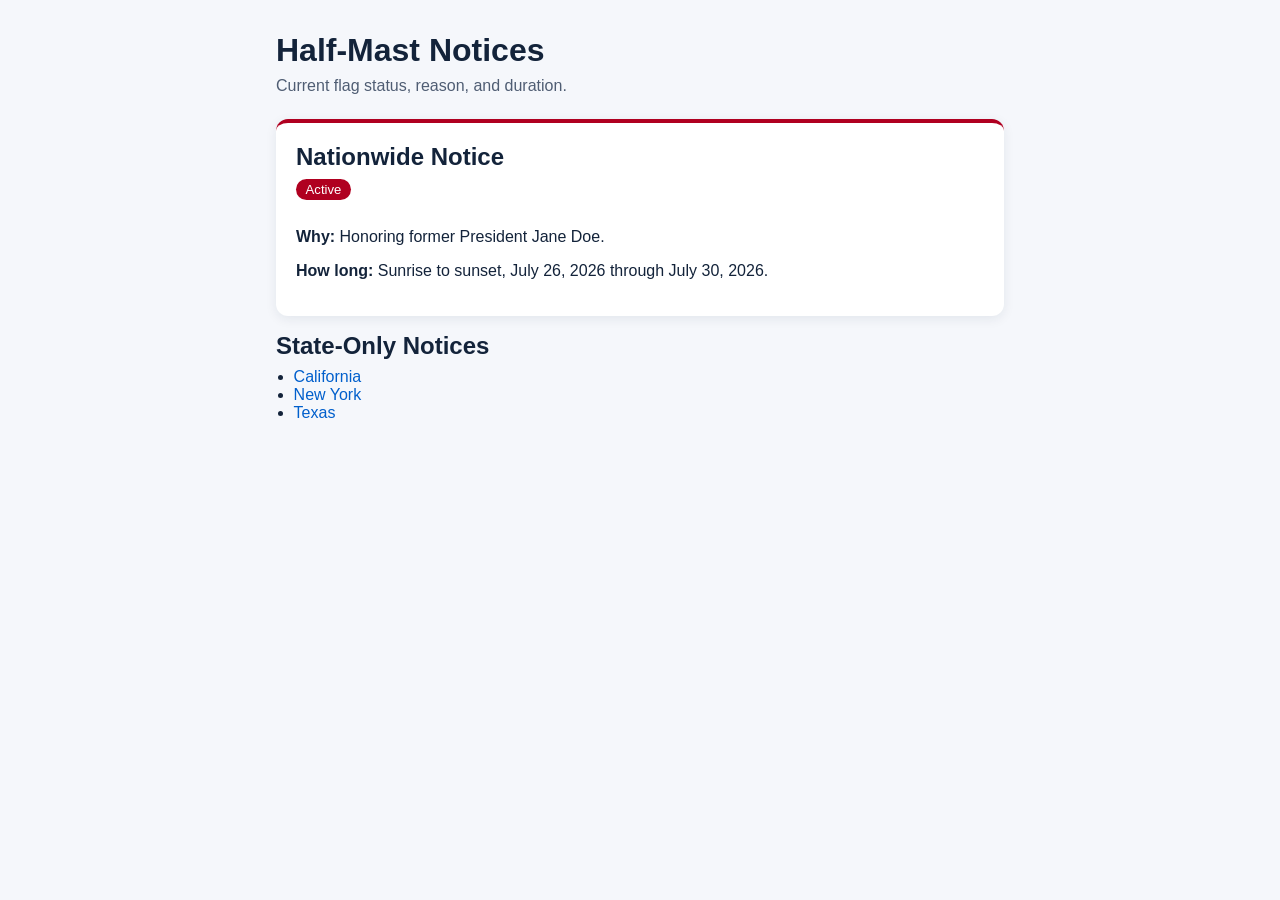
==== index.html @ 6ebbb462 "Add simple half-mast web UI pages" ====
<!doctype html>
<html lang="en">
  <head>
    <meta charset="UTF-8" />
    <meta name="viewport" content="width=device-width, initial-scale=1.0" />
    <title>Half-Mast Notices</title>
    <link rel="stylesheet" href="styles.css" />
  </head>
  <body>
    <main class="container">
      <header class="page-header">
        <h1>Half-Mast Notices</h1>
        <p>Current flag status, reason, and duration.</p>
      </header>

      <section class="notice notice--nationwide">
        <h2>Nationwide Notice</h2>
        <p class="status">Active</p>
        <p><strong>Why:</strong> Honoring former President Jane Doe.</p>
        <p>
          <strong>How long:</strong> Sunrise to sunset, July 26, 2026 through
          July 30, 2026.
        </p>
      </section>

      <section class="notice-list">
        <h2>State-Only Notices</h2>
        <ul>
          <li><a href="states/california.html">California</a></li>
          <li><a href="states/new-york.html">New York</a></li>
          <li><a href="states/texas.html">Texas</a></li>
        </ul>
      </section>
    </main>
  </body>
</html>
---- styles.css ----
* {
  box-sizing: border-box;
}

body {
  margin: 0;
  font-family: Inter, -apple-system, BlinkMacSystemFont, "Segoe UI", sans-serif;
  color: #13233a;
  background: #f5f7fb;
}

.container {
  max-width: 760px;
  margin: 0 auto;
  padding: 2rem 1rem 3rem;
}

.page-header {
  margin-bottom: 1.5rem;
}

h1,
h2 {
  margin: 0 0 0.5rem;
}

.page-header p {
  margin: 0;
  color: #4f5d73;
}

.notice {
  background: #fff;
  border-radius: 12px;
  padding: 1.25rem;
  box-shadow: 0 3px 12px rgba(18, 37, 63, 0.08);
  margin-bottom: 1rem;
}

.notice--nationwide {
  border-top: 4px solid #b00020;
}

.status {
  display: inline-block;
  margin: 0 0 0.75rem;
  padding: 0.2rem 0.6rem;
  border-radius: 999px;
  font-size: 0.82rem;
  color: #fff;
  background: #b00020;
}

.notice-list ul {
  margin: 0;
  padding-left: 1.1rem;
}

.notice-list a {
  color: #005fcc;
  text-decoration: none;
}

.notice-list a:hover {
  text-decoration: underline;
}

.back-link {
  display: inline-block;
  margin-top: 1rem;
  color: #005fcc;
  text-decoration: none;
}

.back-link:hover {
  text-decoration: underline;
}
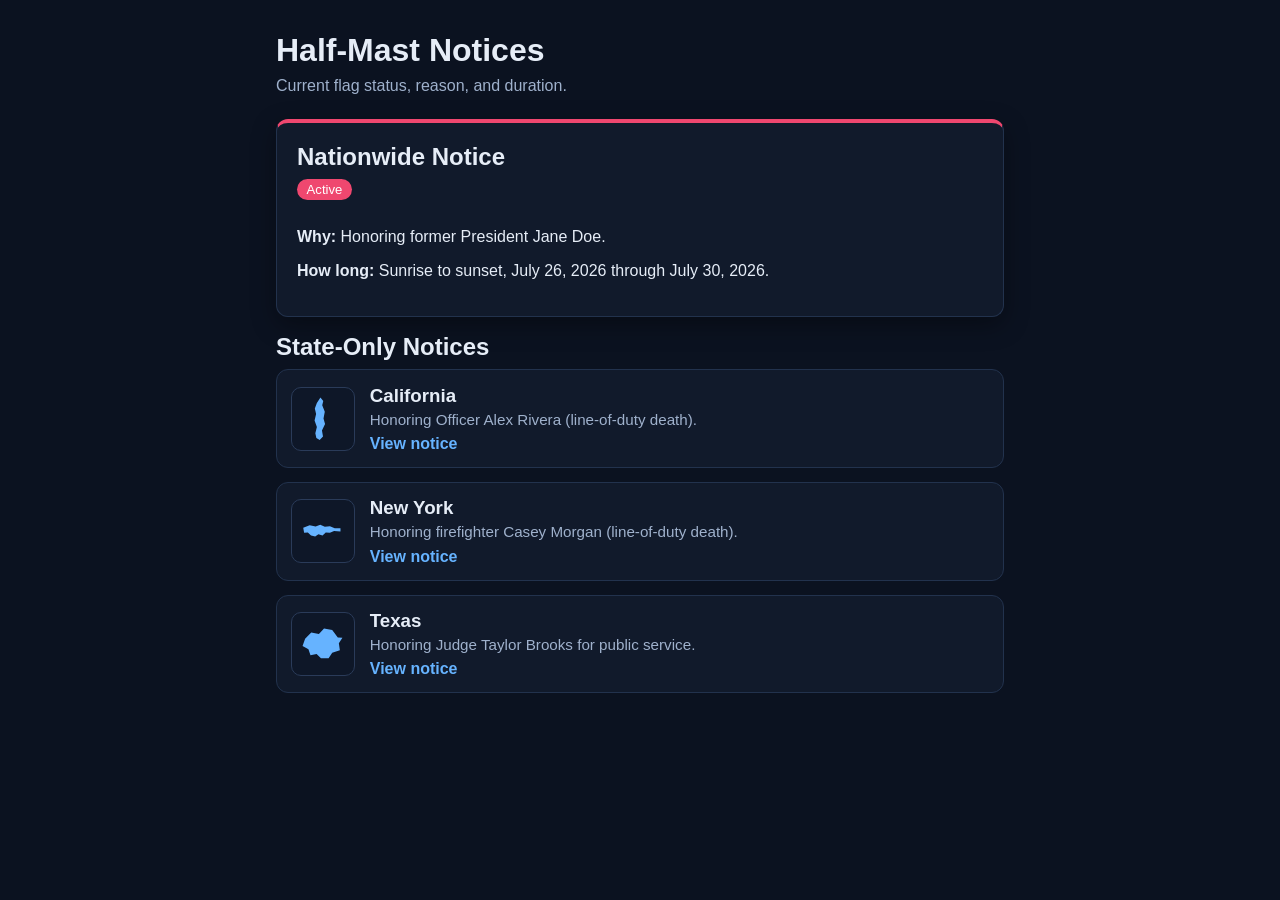
==== commit da56fdd2: "Redesign state notices as cards with icons" ====
--- a/index.html
+++ b/index.html
@@ -25,11 +25,52 @@
 
       <section class="notice-list">
         <h2>State-Only Notices</h2>
-        <ul>
-          <li><a href="states/california.html">California</a></li>
-          <li><a href="states/new-york.html">New York</a></li>
-          <li><a href="states/texas.html">Texas</a></li>
-        </ul>
+        <div class="state-cards">
+          <article class="state-card">
+            <div class="state-card__icon" aria-hidden="true">
+              <svg viewBox="0 0 120 180" role="img">
+                <path
+                  d="M50 6 L61 20 L57 36 L67 62 L62 88 L68 110 L56 135 L60 158 L47 172 L34 164 L30 146 L36 121 L27 96 L33 70 L28 49 L36 27 Z"
+                />
+              </svg>
+            </div>
+            <div class="state-card__content">
+              <h3>California</h3>
+              <p>Honoring Officer Alex Rivera (line-of-duty death).</p>
+              <a class="state-card__link" href="states/california.html">View notice</a>
+            </div>
+          </article>
+
+          <article class="state-card">
+            <div class="state-card__icon" aria-hidden="true">
+              <svg viewBox="0 0 200 100" role="img">
+                <path
+                  d="M14 36 L42 25 L68 30 L88 23 L108 31 L130 29 L151 38 L176 38 L176 52 L148 50 L130 58 L112 56 L98 70 L80 64 L66 74 L48 70 L34 57 L18 58 Z"
+                />
+              </svg>
+            </div>
+            <div class="state-card__content">
+              <h3>New York</h3>
+              <p>Honoring firefighter Casey Morgan (line-of-duty death).</p>
+              <a class="state-card__link" href="states/new-york.html">View notice</a>
+            </div>
+          </article>
+
+          <article class="state-card">
+            <div class="state-card__icon" aria-hidden="true">
+              <svg viewBox="0 0 180 170" role="img">
+                <path
+                  d="M20 64 L44 40 L74 46 L94 24 L126 30 L148 60 L166 61 L152 82 L156 109 L126 119 L112 141 L82 141 L65 124 L41 129 L33 106 L10 93 Z"
+                />
+              </svg>
+            </div>
+            <div class="state-card__content">
+              <h3>Texas</h3>
+              <p>Honoring Judge Taylor Brooks for public service.</p>
+              <a class="state-card__link" href="states/texas.html">View notice</a>
+            </div>
+          </article>
+        </div>
       </section>
     </main>
   </body>
--- a/styles.css
+++ b/styles.css
@@ -5,8 +5,8 @@
 body {
   margin: 0;
   font-family: Inter, -apple-system, BlinkMacSystemFont, "Segoe UI", sans-serif;
-  color: #13233a;
-  background: #f5f7fb;
+  color: #e6edf7;
+  background: #0b1220;
 }
 
 .container {
@@ -26,19 +26,20 @@
 
 .page-header p {
   margin: 0;
-  color: #4f5d73;
+  color: #9fb1cc;
 }
 
 .notice {
-  background: #fff;
+  background: #111a2b;
   border-radius: 12px;
   padding: 1.25rem;
-  box-shadow: 0 3px 12px rgba(18, 37, 63, 0.08);
+  box-shadow: 0 8px 24px rgba(0, 0, 0, 0.35);
   margin-bottom: 1rem;
+  border: 1px solid #22324d;
 }
 
 .notice--nationwide {
-  border-top: 4px solid #b00020;
+  border-top: 4px solid #ef476f;
 }
 
 .status {
@@ -48,27 +49,65 @@
   border-radius: 999px;
   font-size: 0.82rem;
   color: #fff;
-  background: #b00020;
+  background: #ef476f;
 }
 
-.notice-list ul {
-  margin: 0;
-  padding-left: 1.1rem;
+.state-cards {
+  display: grid;
+  gap: 0.85rem;
 }
 
-.notice-list a {
-  color: #005fcc;
-  text-decoration: none;
+.state-card {
+  display: flex;
+  gap: 0.9rem;
+  align-items: center;
+  background: #111a2b;
+  border: 1px solid #22324d;
+  border-radius: 12px;
+  padding: 0.9rem;
 }
 
-.notice-list a:hover {
+.state-card__icon {
+  width: 64px;
+  height: 64px;
+  flex: 0 0 64px;
+  display: grid;
+  place-items: center;
+  border-radius: 10px;
+  background: #0e1728;
+  border: 1px solid #2a3b59;
+}
+
+.state-card__icon svg {
+  width: 46px;
+  height: 46px;
+  fill: #66b3ff;
+}
+
+.state-card__content h3 {
+  margin: 0 0 0.25rem;
+}
+
+.state-card__content p {
+  margin: 0 0 0.45rem;
+  color: #9fb1cc;
+  font-size: 0.95rem;
+}
+
+.state-card__link {
+  color: #66b3ff;
+  text-decoration: none;
+  font-weight: 600;
+}
+
+.state-card__link:hover {
   text-decoration: underline;
 }
 
 .back-link {
   display: inline-block;
   margin-top: 1rem;
-  color: #005fcc;
+  color: #66b3ff;
   text-decoration: none;
 }
 
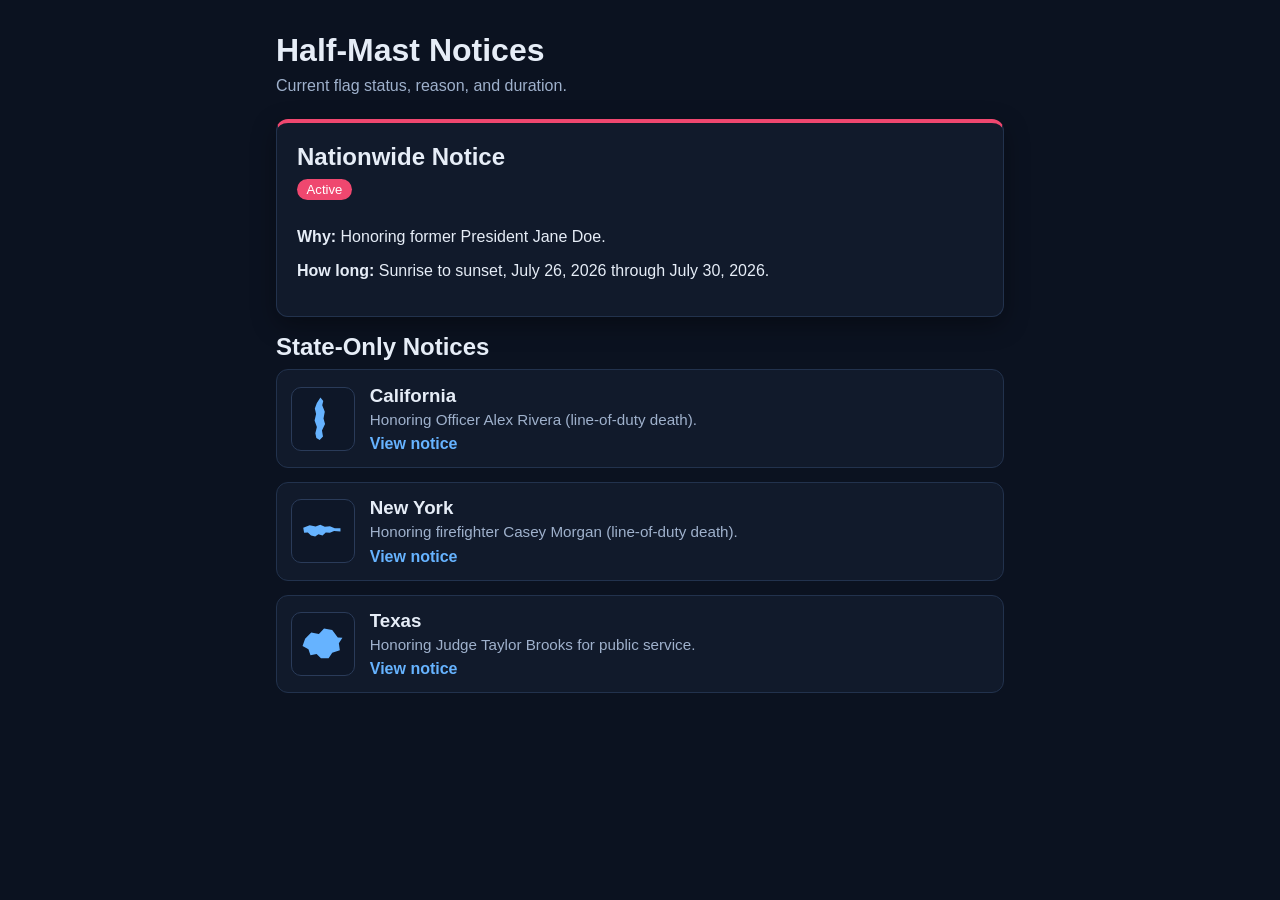
==== commit 1b05459c: "Load notices from shared JSON data" ====
--- a/index.html
+++ b/index.html
@@ -13,65 +13,20 @@
         <p>Current flag status, reason, and duration.</p>
       </header>
 
-      <section class="notice notice--nationwide">
+      <section class="notice notice--nationwide" id="nationwide-notice">
         <h2>Nationwide Notice</h2>
-        <p class="status">Active</p>
-        <p><strong>Why:</strong> Honoring former President Jane Doe.</p>
-        <p>
-          <strong>How long:</strong> Sunrise to sunset, July 26, 2026 through
-          July 30, 2026.
-        </p>
+        <p class="status">Loading</p>
+        <p><strong>Why:</strong> Loading notice details...</p>
+        <p><strong>How long:</strong> Loading notice details...</p>
       </section>
 
       <section class="notice-list">
         <h2>State-Only Notices</h2>
-        <div class="state-cards">
-          <article class="state-card">
-            <div class="state-card__icon" aria-hidden="true">
-              <svg viewBox="0 0 120 180" role="img">
-                <path
-                  d="M50 6 L61 20 L57 36 L67 62 L62 88 L68 110 L56 135 L60 158 L47 172 L34 164 L30 146 L36 121 L27 96 L33 70 L28 49 L36 27 Z"
-                />
-              </svg>
-            </div>
-            <div class="state-card__content">
-              <h3>California</h3>
-              <p>Honoring Officer Alex Rivera (line-of-duty death).</p>
-              <a class="state-card__link" href="states/california.html">View notice</a>
-            </div>
-          </article>
-
-          <article class="state-card">
-            <div class="state-card__icon" aria-hidden="true">
-              <svg viewBox="0 0 200 100" role="img">
-                <path
-                  d="M14 36 L42 25 L68 30 L88 23 L108 31 L130 29 L151 38 L176 38 L176 52 L148 50 L130 58 L112 56 L98 70 L80 64 L66 74 L48 70 L34 57 L18 58 Z"
-                />
-              </svg>
-            </div>
-            <div class="state-card__content">
-              <h3>New York</h3>
-              <p>Honoring firefighter Casey Morgan (line-of-duty death).</p>
-              <a class="state-card__link" href="states/new-york.html">View notice</a>
-            </div>
-          </article>
-
-          <article class="state-card">
-            <div class="state-card__icon" aria-hidden="true">
-              <svg viewBox="0 0 180 170" role="img">
-                <path
-                  d="M20 64 L44 40 L74 46 L94 24 L126 30 L148 60 L166 61 L152 82 L156 109 L126 119 L112 141 L82 141 L65 124 L41 129 L33 106 L10 93 Z"
-                />
-              </svg>
-            </div>
-            <div class="state-card__content">
-              <h3>Texas</h3>
-              <p>Honoring Judge Taylor Brooks for public service.</p>
-              <a class="state-card__link" href="states/texas.html">View notice</a>
-            </div>
-          </article>
+        <div class="state-cards" id="state-cards">
+          <p>Loading state notices...</p>
         </div>
       </section>
     </main>
+    <script src="script.js"></script>
   </body>
 </html>
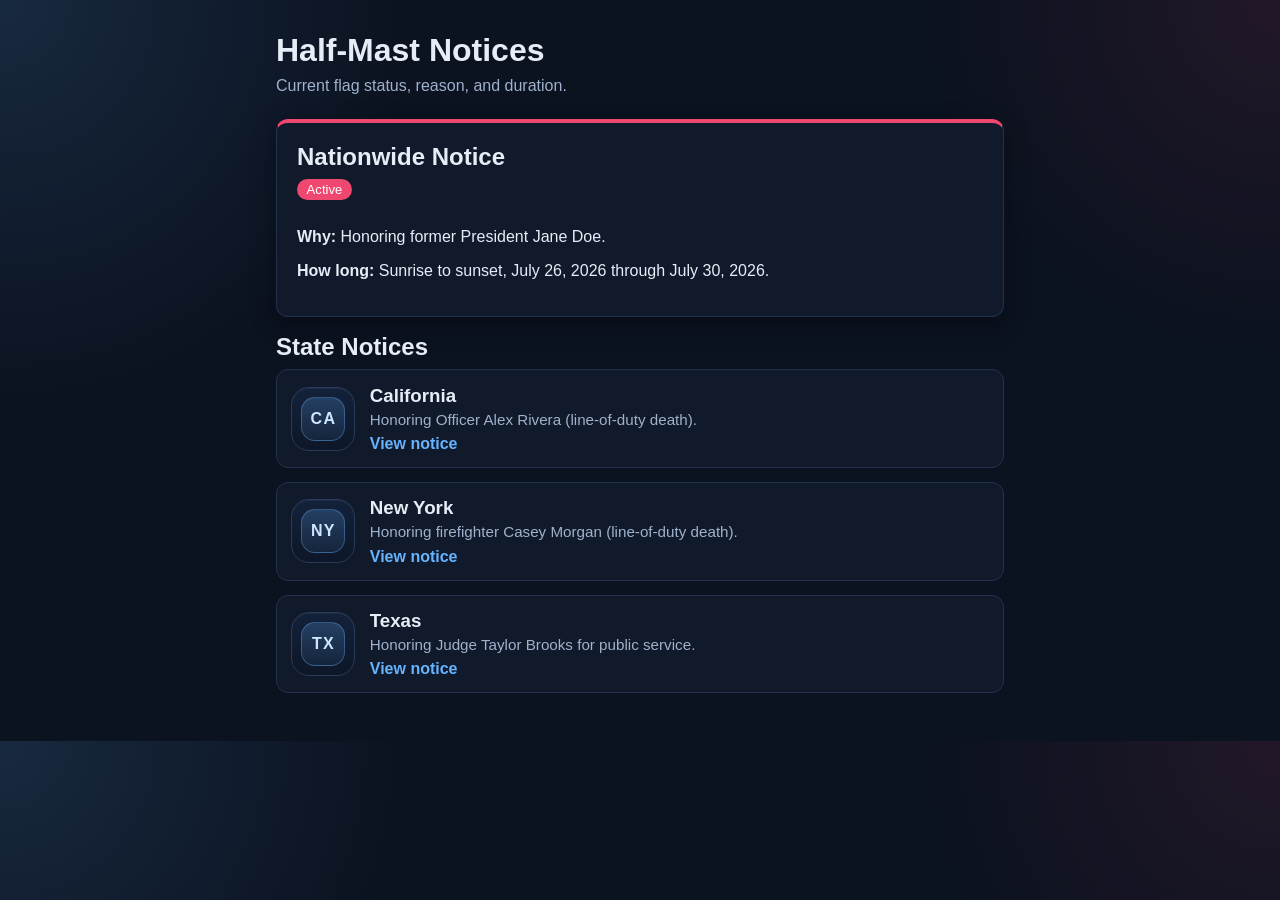
==== commit b15c2b66: "Message" ====
--- a/index.html
+++ b/index.html
@@ -21,7 +21,7 @@
       </section>
 
       <section class="notice-list">
-        <h2>State-Only Notices</h2>
+        <h2>State Notices</h2>
         <div class="state-cards" id="state-cards">
           <p>Loading state notices...</p>
         </div>
--- a/styles.css
+++ b/styles.css
@@ -6,7 +6,10 @@
   margin: 0;
   font-family: Inter, -apple-system, BlinkMacSystemFont, "Segoe UI", sans-serif;
   color: #e6edf7;
-  background: #0b1220;
+  background:
+    radial-gradient(circle at top left, rgba(102, 179, 255, 0.14), transparent 28%),
+    radial-gradient(circle at top right, rgba(239, 71, 111, 0.1), transparent 24%),
+    #0b1220;
 }
 
 .container {
@@ -73,15 +76,25 @@
   flex: 0 0 64px;
   display: grid;
   place-items: center;
-  border-radius: 10px;
-  background: #0e1728;
+  border-radius: 18px;
+  background: linear-gradient(180deg, #13213a, #0e1728);
   border: 1px solid #2a3b59;
+  box-shadow: inset 0 1px 0 rgba(255, 255, 255, 0.05);
 }
 
-.state-card__icon svg {
-  width: 46px;
-  height: 46px;
-  fill: #66b3ff;
+.state-card__icon-badge {
+  display: grid;
+  place-items: center;
+  width: 44px;
+  height: 44px;
+  border-radius: 14px;
+  background: linear-gradient(180deg, rgba(102, 179, 255, 0.22), rgba(102, 179, 255, 0.08));
+  border: 1px solid rgba(102, 179, 255, 0.35);
+  color: #cfe6ff;
+  font-size: 1rem;
+  font-weight: 800;
+  letter-spacing: 0.08em;
+  text-transform: uppercase;
 }
 
 .state-card__content h3 {
@@ -104,6 +117,11 @@
   text-decoration: underline;
 }
 
+.state-error {
+  margin: 0;
+  color: #9fb1cc;
+}
+
 .back-link {
   display: inline-block;
   margin-top: 1rem;
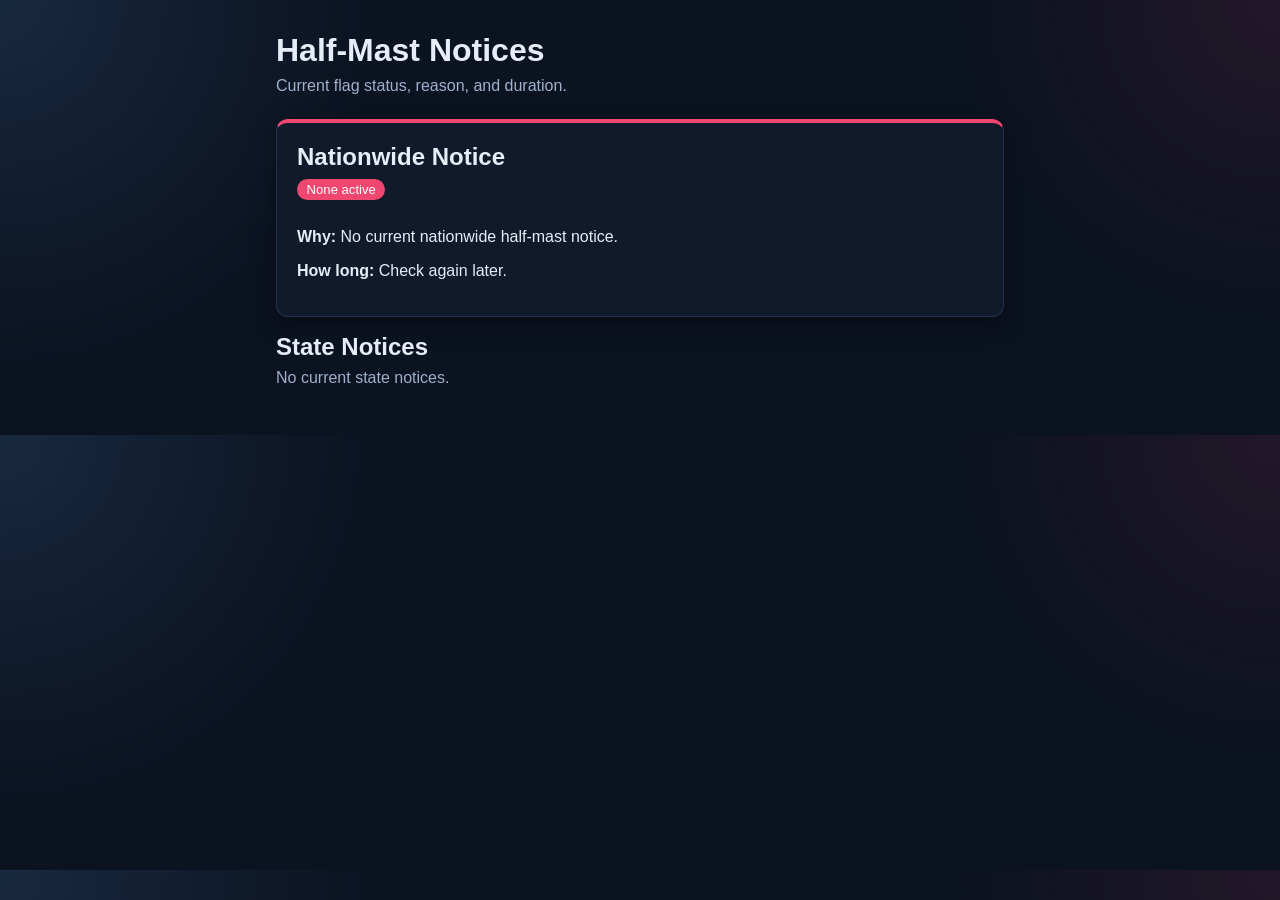
==== commit 6fbb995e: "Message" ====
--- a/index.html
+++ b/index.html
@@ -4,6 +4,7 @@
     <meta charset="UTF-8" />
     <meta name="viewport" content="width=device-width, initial-scale=1.0" />
     <title>Half-Mast Notices</title>
+    <link rel="icon" type="image/svg+xml" href="favicon.svg" />
     <link rel="stylesheet" href="styles.css" />
   </head>
   <body>
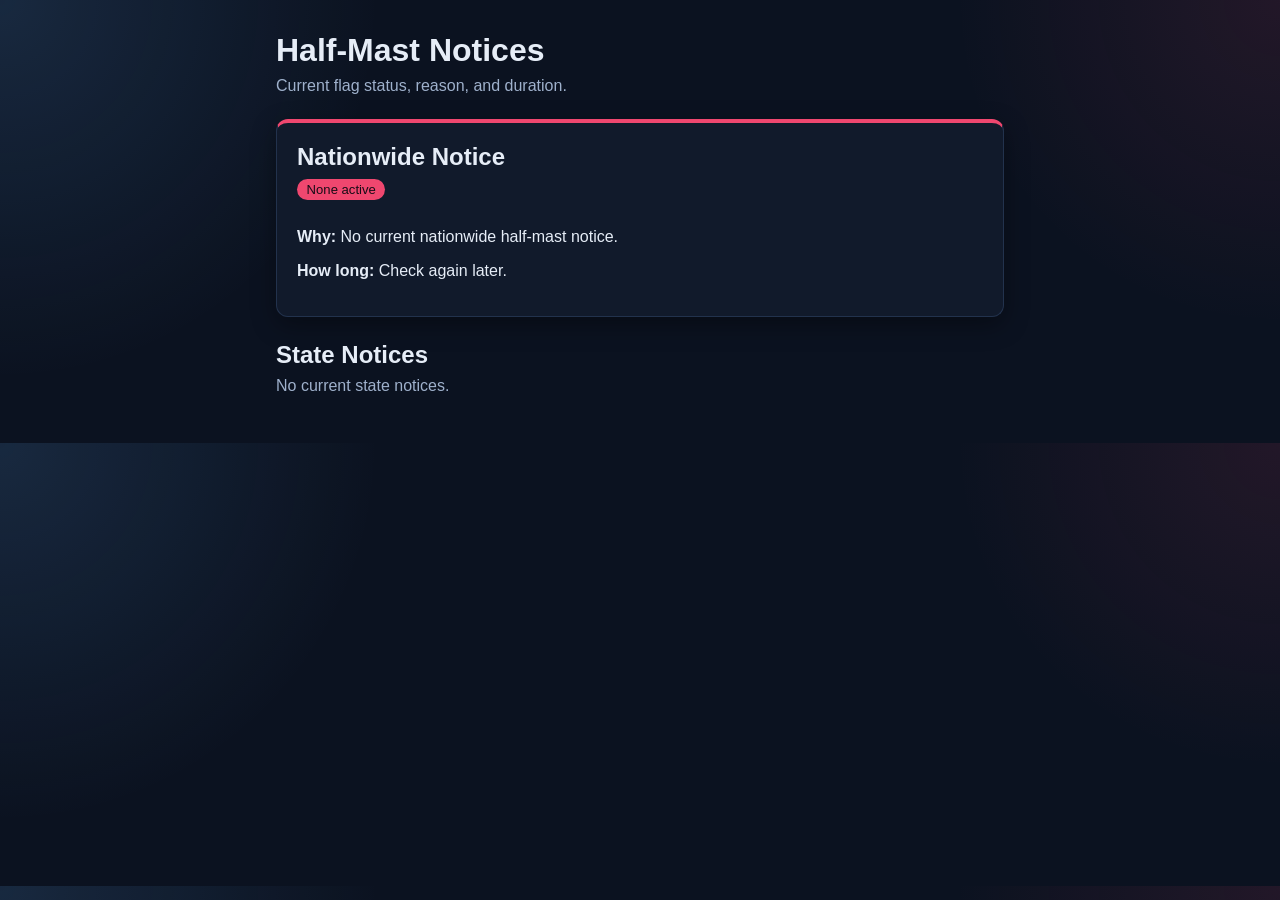
==== commit c79c88d0: "Fix half-mast review issues: escaping, legacy state routes, duration parsing, caching, a11y Co-Autho" ====
--- a/index.html
+++ b/index.html
@@ -14,7 +14,7 @@
         <p>Current flag status, reason, and duration.</p>
       </header>
 
-      <section class="notice notice--nationwide" id="nationwide-notice">
+      <section class="notice notice--nationwide" id="nationwide-notice" aria-live="polite">
         <h2>Nationwide Notice</h2>
         <p class="status">Loading</p>
         <p><strong>Why:</strong> Loading notice details...</p>
@@ -23,7 +23,7 @@
 
       <section class="notice-list">
         <h2>State Notices</h2>
-        <div class="state-cards" id="state-cards">
+        <div class="state-cards" id="state-cards" aria-live="polite">
           <p>Loading state notices...</p>
         </div>
       </section>
--- a/styles.css
+++ b/styles.css
@@ -45,13 +45,17 @@
   border-top: 4px solid #ef476f;
 }
 
+.notice-list {
+  margin-top: 1.5rem;
+}
+
 .status {
   display: inline-block;
   margin: 0 0 0.75rem;
   padding: 0.2rem 0.6rem;
   border-radius: 999px;
   font-size: 0.82rem;
-  color: #fff;
+  color: #170c16;
   background: #ef476f;
 }
 
@@ -75,7 +79,8 @@
   height: 64px;
   flex: 0 0 64px;
   display: grid;
-  place-items: center;
+  align-items: center;
+  justify-items: center;
   border-radius: 18px;
   background: linear-gradient(180deg, #13213a, #0e1728);
   border: 1px solid #2a3b59;
@@ -84,7 +89,8 @@
 
 .state-card__icon-badge {
   display: grid;
-  place-items: center;
+  align-items: center;
+  justify-items: center;
   width: 44px;
   height: 44px;
   border-radius: 14px;
